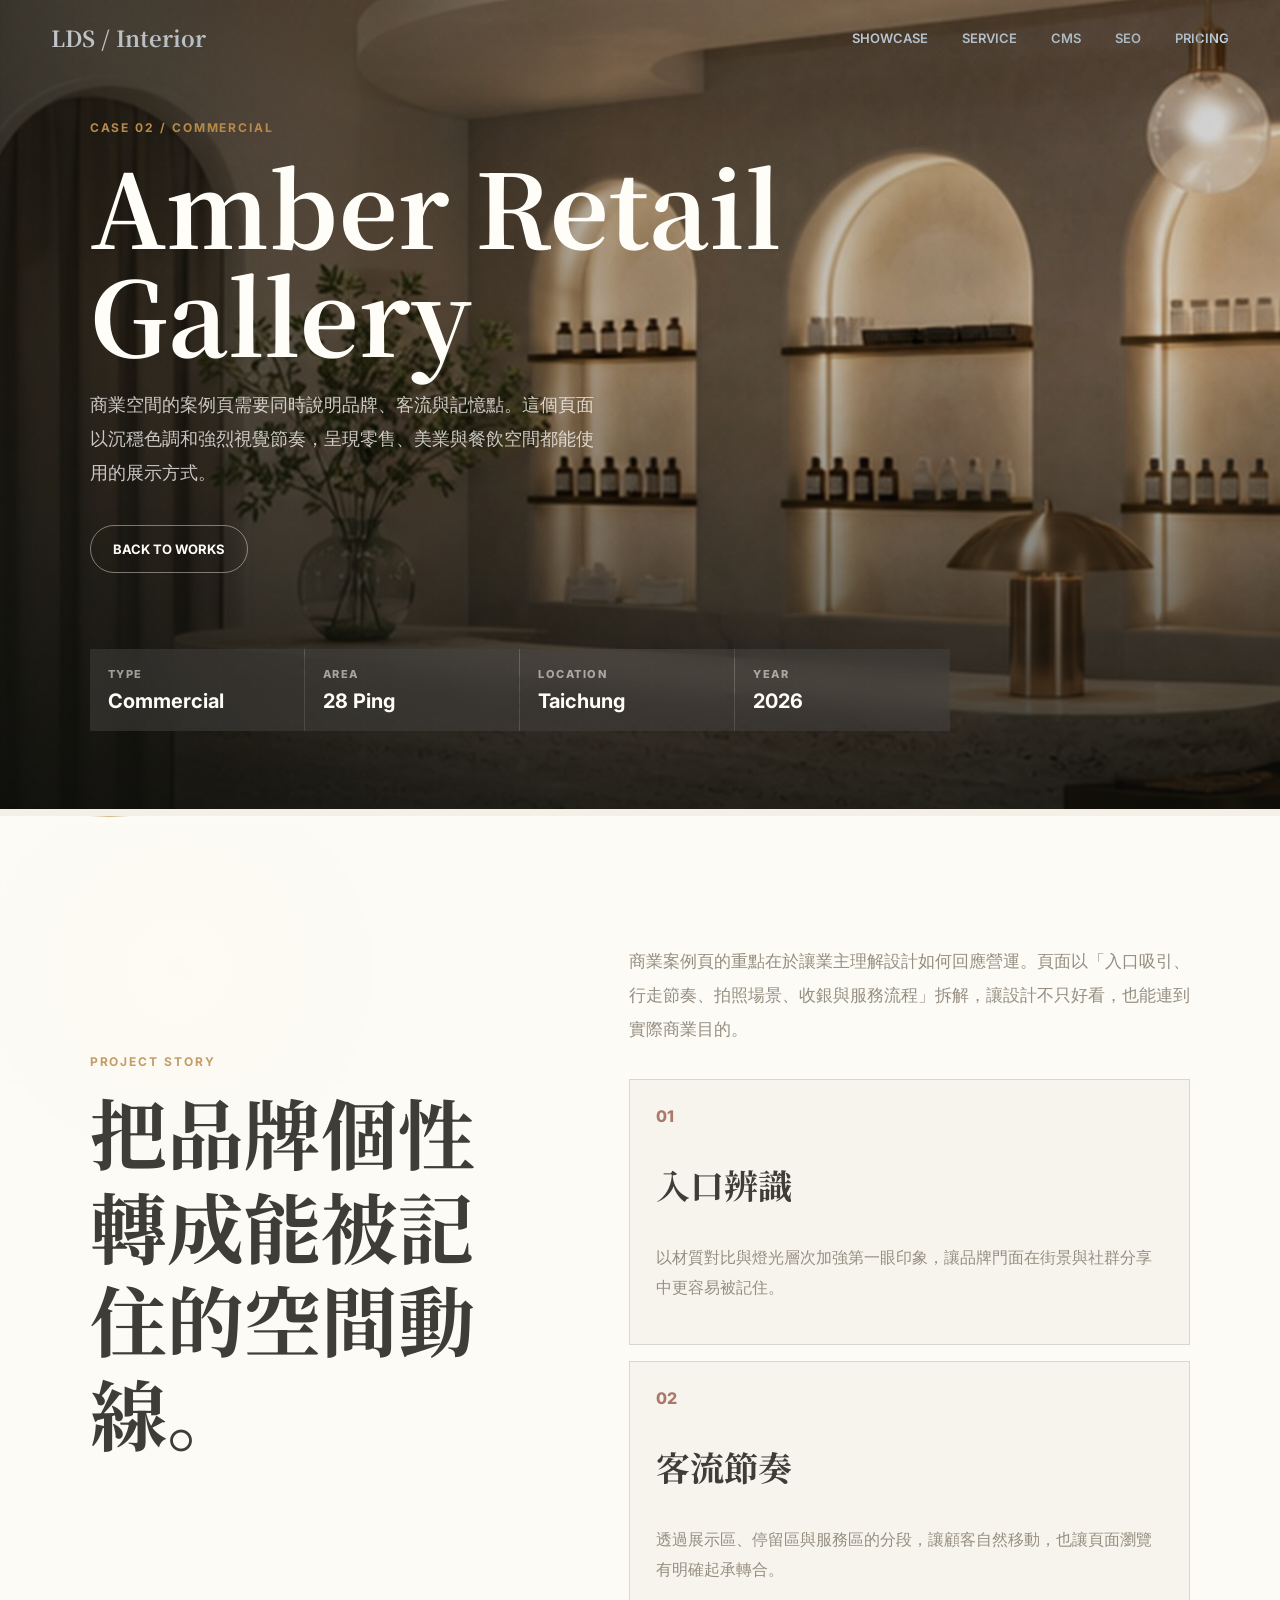
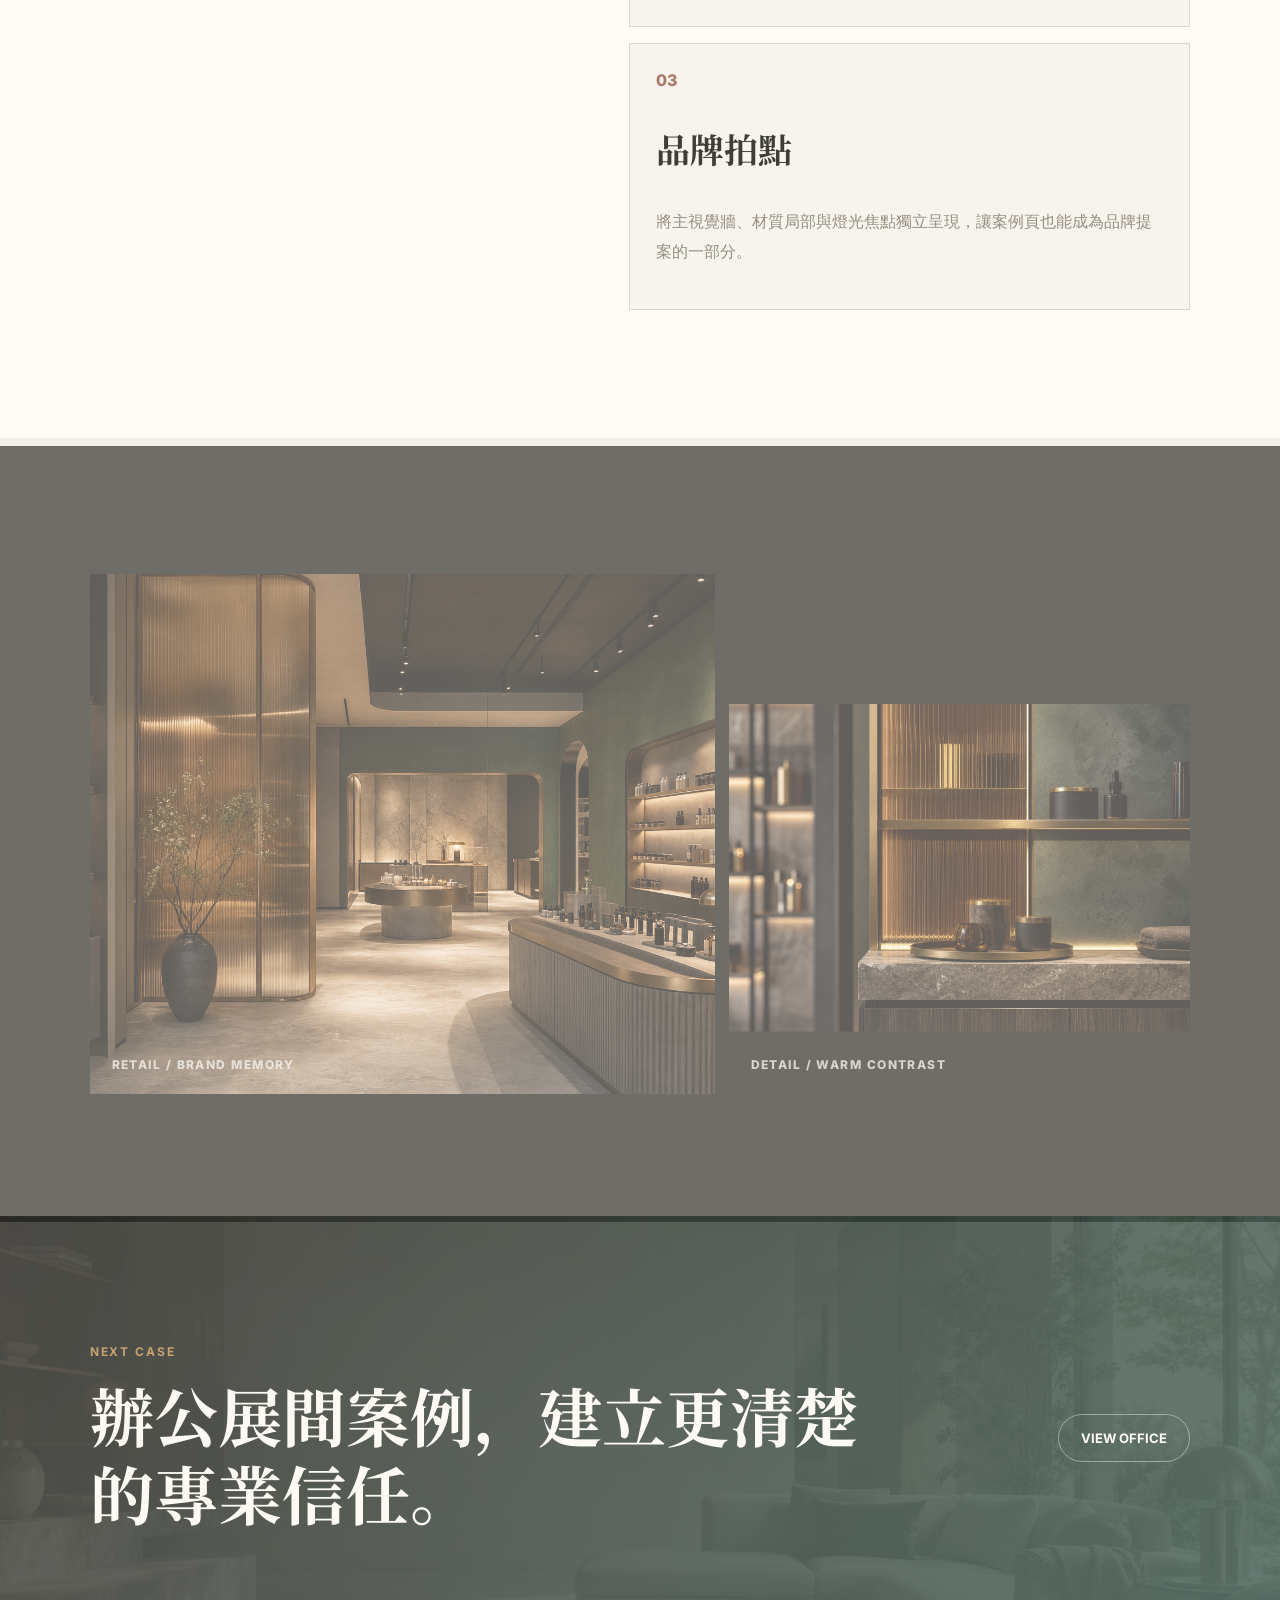
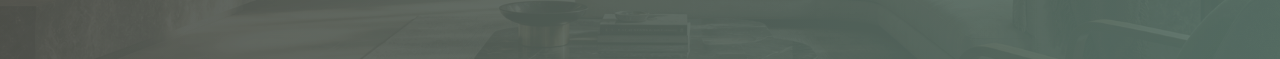
==== case-commercial.html @ d6678fd7 "Deploy interior design demo" ====
<!doctype html>
<html lang="zh-Hant">
  <head>
    <meta charset="utf-8" />
    <meta name="viewport" content="width=device-width, initial-scale=1" />
    <title>Commercial Case | Lean Dev Studio Interior Demo</title>
    <meta
      name="description"
      content="Commercial interior case detail page for the Lean Dev Studio interior website demo."
    />
    <link rel="preconnect" href="https://fonts.googleapis.com" />
    <link rel="preconnect" href="https://fonts.gstatic.com" crossorigin />
    <link
      href="https://fonts.googleapis.com/css2?family=Inter:wght@400;500;600;700;800&family=Noto+Serif+JP:wght@500;700&display=swap"
      rel="stylesheet"
    />
    <link rel="stylesheet" href="styles.css" />
  </head>
  <body>
    <div class="cursor" aria-hidden="true">
      <span class="cursor__ring"></span>
      <span class="cursor__dot"></span>
      <span class="cursor__label">VIEW</span>
    </div>
    <div class="grain" aria-hidden="true"></div>

    <header class="site-header">
      <a class="brand magnetic" href="index.html#top" data-cursor="HOME">LDS / Interior</a>
      <nav aria-label="Primary navigation">
        <a class="magnetic" href="index.html#showcase" data-cursor="WORKS">Showcase</a>
        <a class="magnetic" href="index.html#process" data-cursor="FLOW">Service</a>
        <a class="magnetic" href="index.html#cms" data-cursor="CMS">CMS</a>
        <a class="magnetic" href="index.html#seo" data-cursor="SEO">SEO</a>
        <a class="magnetic" href="index.html#pricing" data-cursor="PRICE">Pricing</a>
      </nav>
    </header>

    <main id="top">
      <section class="hero case-hero">
        <img class="hero__image" src="assets/case-commercial.jpg" alt="高級商業空間案例" />
        <div class="hero__shade" aria-hidden="true"></div>
        <div class="hero__content">
          <p class="eyebrow reveal">Case 02 / Commercial</p>
          <h1 class="reveal">Amber Retail Gallery</h1>
          <p class="hero__copy reveal">
            商業空間的案例頁需要同時說明品牌、客流與記憶點。這個頁面以沉穩色調和強烈視覺節奏，呈現零售、美業與餐飲空間都能使用的展示方式。
          </p>
          <a class="hero__button magnetic reveal" href="index.html#showcase" data-cursor="BACK">Back to Works</a>
          <div class="case-meta reveal" aria-label="Project metadata">
            <div><span>Type</span><strong>Commercial</strong></div>
            <div><span>Area</span><strong>28 Ping</strong></div>
            <div><span>Location</span><strong>Taichung</strong></div>
            <div><span>Year</span><strong>2026</strong></div>
          </div>
        </div>
      </section>

      <section class="case-section case-intro section-motion section-motion--light">
        <div class="case-intro__lead">
          <p class="eyebrow reveal">Project Story</p>
          <h2 class="reveal">把品牌個性轉成能被記住的空間動線。</h2>
        </div>
        <div class="case-points">
          <p class="case-intro__copy reveal">
            商業案例頁的重點在於讓業主理解設計如何回應營運。頁面以「入口吸引、行走節奏、拍照場景、收銀與服務流程」拆解，讓設計不只好看，也能連到實際商業目的。
          </p>
          <article class="case-point reveal">
            <span>01</span>
            <h3>入口辨識</h3>
            <p>以材質對比與燈光層次加強第一眼印象，讓品牌門面在街景與社群分享中更容易被記住。</p>
          </article>
          <article class="case-point reveal">
            <span>02</span>
            <h3>客流節奏</h3>
            <p>透過展示區、停留區與服務區的分段，讓顧客自然移動，也讓頁面瀏覽有明確起承轉合。</p>
          </article>
          <article class="case-point reveal">
            <span>03</span>
            <h3>品牌拍點</h3>
            <p>將主視覺牆、材質局部與燈光焦點獨立呈現，讓案例頁也能成為品牌提案的一部分。</p>
          </article>
        </div>
      </section>

      <section class="case-section case-gallery section-motion section-motion--dark" aria-label="Commercial gallery">
        <figure class="reveal">
          <img src="assets/case-commercial-gallery-01.png" alt="商業空間入口與展示區" />
          <figcaption>Retail / Brand Memory</figcaption>
        </figure>
        <figure class="reveal">
          <img src="assets/case-commercial-gallery-02.png" alt="商業空間材質細節" />
          <figcaption>Detail / Warm Contrast</figcaption>
        </figure>
      </section>

      <section class="case-section case-next section-motion section-motion--dark section-motion--linger">
        <div>
          <p class="eyebrow reveal">Next Case</p>
          <h2 class="reveal">辦公展間案例，建立更清楚的專業信任。</h2>
        </div>
        <a class="case-link magnetic reveal" href="case-office.html" data-cursor="NEXT">View Office</a>
      </section>
    </main>

    <script src="script.js"></script>
  </body>
</html>
---- styles.css ----
:root {
  --ink: #161511;
  --paper: #f4f0e8;
  --muted: #82786b;
  --line: rgba(22, 21, 17, 0.16);
  --green: #21443a;
  --brass: #b88a4a;
  --clay: #9a5f4f;
  --white: #fffdf8;
}

* {
  box-sizing: border-box;
}

html {
  scroll-behavior: smooth;
}

body {
  margin: 0;
  color: var(--ink);
  background: var(--paper);
  font-family: Inter, system-ui, sans-serif;
  cursor: none;
}

a,
button {
  cursor: none;
}

button {
  font: inherit;
}

.grain {
  position: fixed;
  inset: 0;
  z-index: 100;
  pointer-events: none;
  opacity: 0.12;
  background-image:
    radial-gradient(circle at 20% 10%, rgba(255, 255, 255, 0.6) 0 1px, transparent 1px),
    radial-gradient(circle at 80% 30%, rgba(0, 0, 0, 0.18) 0 1px, transparent 1px);
  background-size: 18px 18px, 22px 22px;
  mix-blend-mode: soft-light;
}

.cursor {
  position: fixed;
  top: 0;
  left: 0;
  z-index: 120;
  width: 92px;
  height: 92px;
  pointer-events: none;
  transform: translate3d(-50%, -50%, 0);
  opacity: 0;
  transition: opacity 180ms ease;
}

.cursor.is-visible {
  opacity: 1;
}

.cursor__ring,
.cursor__dot,
.cursor__label {
  position: absolute;
  inset: 0;
  margin: auto;
}

.cursor__ring {
  width: 42px;
  height: 42px;
  border: 1px solid rgba(244, 240, 232, 0.72);
  border-radius: 50%;
  box-shadow:
    0 0 0 1px rgba(22, 21, 17, 0.12),
    0 0 34px rgba(255, 244, 210, 0.32);
  transition:
    width 220ms ease,
    height 220ms ease,
    border-radius 220ms ease,
    border-color 220ms ease,
    background 220ms ease;
}

.cursor__ring::before,
.cursor__ring::after {
  content: "";
  position: absolute;
  background: rgba(244, 240, 232, 0.75);
}

.cursor__ring::before {
  width: 64px;
  height: 1px;
  top: 50%;
  left: 50%;
  transform: translateX(-50%);
}

.cursor__ring::after {
  width: 1px;
  height: 64px;
  top: 50%;
  left: 50%;
  transform: translateY(-50%);
}

.cursor__dot {
  width: 6px;
  height: 6px;
  border-radius: 50%;
  background: var(--brass);
}

.cursor__label {
  display: grid;
  place-items: center;
  width: 76px;
  height: 76px;
  color: var(--white);
  font-size: 10px;
  font-weight: 700;
  letter-spacing: 0.14em;
  opacity: 0;
  transform: scale(0.72);
  transition:
    opacity 180ms ease,
    transform 180ms ease;
}

.cursor.is-active .cursor__ring {
  width: 78px;
  height: 78px;
  border-radius: 18px;
  border-color: rgba(184, 138, 74, 0.9);
  background: rgba(22, 21, 17, 0.34);
  backdrop-filter: blur(8px);
}

.cursor.is-active .cursor__label {
  opacity: 1;
  transform: scale(1);
}

.site-header {
  position: fixed;
  top: 0;
  left: 0;
  right: 0;
  z-index: 30;
  display: flex;
  align-items: center;
  justify-content: space-between;
  padding: 22px clamp(20px, 4vw, 54px);
  color: var(--white);
  mix-blend-mode: difference;
}

.brand {
  color: inherit;
  font-family: "Noto Serif JP", serif;
  font-size: 22px;
  font-weight: 700;
  text-decoration: none;
}

nav {
  display: flex;
  gap: clamp(16px, 3vw, 34px);
}

nav a {
  color: inherit;
  font-size: 13px;
  font-weight: 600;
  text-decoration: none;
  text-transform: uppercase;
}

.language-switch {
  display: inline-flex;
  gap: 4px;
  padding: 4px;
  border: 1px solid rgba(255, 253, 248, 0.38);
  border-radius: 999px;
}

.language-switch button {
  min-width: 46px;
  min-height: 30px;
  border: 0;
  border-radius: 999px;
  color: inherit;
  background: transparent;
  font-size: 11px;
  font-weight: 800;
}

.language-switch button.is-active {
  color: var(--ink);
  background: var(--white);
}

.hero {
  position: relative;
  min-height: 92vh;
  display: grid;
  align-items: end;
  overflow: hidden;
  background: #0f1512;
  padding: 120px clamp(20px, 7vw, 96px) 78px;
}

.hero__image {
  position: absolute;
  inset: 0;
  width: 100%;
  height: 116%;
  object-fit: cover;
  transform: translate3d(0, var(--parallax, 0), 0) scale(var(--hero-scale, 1.04));
  filter: saturate(0.95) contrast(1.04);
  will-change: transform;
}

.hero__shade {
  position: absolute;
  inset: 0;
  background:
    linear-gradient(90deg, rgba(11, 13, 10, 0.74), rgba(11, 13, 10, 0.28) 48%, rgba(11, 13, 10, 0.18)),
    linear-gradient(0deg, rgba(11, 13, 10, 0.78), rgba(11, 13, 10, 0) 58%);
}

.hero__content {
  position: relative;
  z-index: 2;
  max-width: 760px;
  color: var(--white);
}

.eyebrow {
  margin: 0 0 16px;
  color: var(--brass);
  font-size: 12px;
  font-weight: 700;
  letter-spacing: 0.16em;
  text-transform: uppercase;
}

h1,
h2,
h3,
p {
  margin-top: 0;
}

h1 {
  margin-bottom: 22px;
  font-family: "Noto Serif JP", serif;
  font-size: clamp(46px, 8vw, 108px);
  line-height: 1.05;
  font-weight: 700;
}

.hero__copy {
  max-width: 520px;
  margin-bottom: 34px;
  color: rgba(255, 253, 248, 0.76);
  font-size: clamp(15px, 2vw, 18px);
  line-height: 1.9;
}

.hero__button,
.contact__link,
.case-link {
  display: inline-flex;
  align-items: center;
  min-height: 48px;
  padding: 0 22px;
  border: 1px solid rgba(255, 253, 248, 0.42);
  border-radius: 999px;
  color: var(--white);
  text-decoration: none;
  font-size: 13px;
  font-weight: 700;
  text-transform: uppercase;
}

.hero__actions {
  display: flex;
  flex-wrap: wrap;
  gap: 12px;
}

.hero__button--ghost {
  background: rgba(255, 253, 248, 0.08);
  backdrop-filter: blur(12px);
}

.hero__index {
  position: absolute;
  right: clamp(20px, 6vw, 76px);
  bottom: 74px;
  z-index: 2;
  color: var(--white);
  text-align: right;
}

.hero__index span {
  display: block;
  font-family: "Noto Serif JP", serif;
  font-size: clamp(54px, 9vw, 124px);
  line-height: 0.9;
}

.hero__index small {
  color: rgba(255, 253, 248, 0.66);
  font-size: 12px;
  font-weight: 700;
  letter-spacing: 0.16em;
  text-transform: uppercase;
}

.scroll-mark {
  position: absolute;
  left: 50%;
  bottom: 26px;
  z-index: 2;
  width: 1px;
  height: 58px;
  overflow: hidden;
  background: rgba(255, 253, 248, 0.24);
}

.scroll-mark::after {
  content: "";
  display: block;
  width: 1px;
  height: 22px;
  background: var(--white);
  animation: scrollLine 1.8s cubic-bezier(0.65, 0, 0.35, 1) infinite;
}

.logo-band {
  overflow: hidden;
  border-block: 1px solid var(--line);
  background: var(--green);
  color: var(--white);
}

.marquee {
  display: flex;
  width: max-content;
  gap: 48px;
  padding: 22px 0;
  animation: marquee 26s linear infinite;
}

.marquee span {
  color: rgba(255, 253, 248, 0.7);
  font-family: "Noto Serif JP", serif;
  font-size: clamp(24px, 4vw, 44px);
  white-space: nowrap;
}

.zoom-experience {
  position: relative;
  height: 260vh;
  background: #141511;
}

.zoom-stage {
  position: sticky;
  top: 0;
  height: 100vh;
  display: grid;
  place-items: center;
  overflow: hidden;
  color: var(--white);
}

.zoom-stage::before {
  content: "";
  position: absolute;
  inset: 0;
  background:
    radial-gradient(circle at 50% 42%, rgba(184, 138, 74, 0.16), transparent 34%),
    linear-gradient(180deg, rgba(20, 21, 17, 0.86), rgba(20, 21, 17, 0.3) 48%, rgba(20, 21, 17, 0.9));
  opacity: calc(1 - var(--zoom-progress, 0) * 0.48);
}

.zoom-frame {
  position: relative;
  width: min(74vw, 940px);
  height: min(62vh, 620px);
  overflow: hidden;
  border: 1px solid rgba(255, 253, 248, 0.28);
  border-radius: var(--zoom-radius, 34px);
  box-shadow: 0 36px 120px rgba(0, 0, 0, 0.42);
  transform: scale(var(--zoom-scale, 0.64));
  transform-origin: center;
  will-change: transform, border-radius;
}

.zoom-frame img {
  width: 100%;
  height: 100%;
  object-fit: cover;
  transform: scale(var(--zoom-image-scale, 1.18));
  filter: saturate(0.92) contrast(1.08);
  will-change: transform;
}

.zoom-frame__shade {
  position: absolute;
  inset: 0;
  background:
    linear-gradient(90deg, rgba(11, 13, 10, 0.5), transparent 44%),
    linear-gradient(0deg, rgba(11, 13, 10, 0.62), transparent 54%);
  opacity: calc(0.82 - var(--zoom-progress, 0) * 0.32);
}

.zoom-copy {
  position: absolute;
  left: clamp(20px, 7vw, 96px);
  bottom: clamp(54px, 9vw, 108px);
  max-width: 680px;
  opacity: var(--zoom-copy-opacity, 1);
  transform: translateY(var(--zoom-copy-y, 0));
  will-change: opacity, transform;
}

.zoom-copy h2 {
  margin-bottom: 0;
  text-shadow: 0 16px 40px rgba(0, 0, 0, 0.32);
}

.showcase,
.studio,
.cms,
.seo,
.process-flow,
.pricing,
.contact {
  padding: clamp(76px, 10vw, 132px) clamp(20px, 7vw, 96px);
}

.section-motion {
  position: relative;
  isolation: isolate;
  overflow: hidden;
  opacity: var(--section-opacity, 1);
  transform: translateY(var(--section-fade-y, 0));
  transition:
    opacity 360ms ease,
    transform 360ms ease;
  will-change: opacity, transform;
}

.section-motion::before {
  content: "";
  position: absolute;
  inset: 0;
  z-index: -1;
  pointer-events: none;
  opacity: var(--section-grid-opacity, 0.16);
  background:
    linear-gradient(90deg, rgba(184, 138, 74, 0.18) 1px, transparent 1px),
    linear-gradient(0deg, rgba(33, 68, 58, 0.1) 1px, transparent 1px);
  background-position:
    calc(var(--section-drift, 0px) * -1) 0,
    0 var(--section-drift, 0px);
  background-size: 78px 78px;
  transform: translateY(calc(var(--section-drift, 0px) * -0.45));
  transition: opacity 420ms ease;
}

.section-motion::after {
  content: "";
  position: absolute;
  left: clamp(20px, 7vw, 96px);
  right: clamp(20px, 7vw, 96px);
  top: 0;
  height: 1px;
  pointer-events: none;
  background: linear-gradient(90deg, transparent, rgba(184, 138, 74, 0.72), transparent);
  transform: scaleX(var(--section-progress, 0));
  transform-origin: left center;
}

.section-motion--dark::before {
  opacity: var(--section-dark-grid-opacity, 0.2);
  background:
    linear-gradient(90deg, rgba(255, 253, 248, 0.1) 1px, transparent 1px),
    linear-gradient(0deg, rgba(255, 253, 248, 0.08) 1px, transparent 1px);
  background-size: 72px 72px;
}

.section-motion--light::before {
  background:
    radial-gradient(circle at 14% 12%, rgba(184, 138, 74, 0.16), transparent 24%),
    linear-gradient(90deg, rgba(22, 21, 17, 0.06) 1px, transparent 1px),
    linear-gradient(0deg, rgba(22, 21, 17, 0.04) 1px, transparent 1px);
  background-size: auto, 86px 86px, 86px 86px;
}

.section-head {
  max-width: 760px;
  margin-bottom: 44px;
}

.section-head--center {
  max-width: 820px;
  margin-inline: auto;
  text-align: center;
}

.section-copy,
.zoom-copy p,
.studio__text p,
.contact__copy {
  color: var(--muted);
  font-size: 16px;
  line-height: 1.9;
}

.zoom-copy p {
  max-width: 560px;
  color: rgba(255, 253, 248, 0.7);
}

h2 {
  font-family: "Noto Serif JP", serif;
  font-size: clamp(32px, 5vw, 64px);
  line-height: 1.22;
}

.work-grid {
  display: grid;
  grid-template-columns: repeat(3, minmax(0, 1fr));
  gap: 14px;
}

.work-card {
  position: relative;
  min-height: 520px;
  display: grid;
  grid-template-rows: 1fr auto;
  padding: 0;
  overflow: hidden;
  border: 1px solid var(--line);
  background: rgba(255, 253, 248, 0.82);
  transform-style: preserve-3d;
  transition:
    background 220ms ease,
    border-color 220ms ease,
    box-shadow 260ms ease,
    transform 360ms cubic-bezier(0.16, 1, 0.3, 1);
}

.work-card::after,
.feature-card::after,
.price-card::after,
.timeline li::after {
  content: "";
  position: absolute;
  inset: 0;
  pointer-events: none;
  opacity: 0;
  background: linear-gradient(115deg, transparent 22%, rgba(255, 253, 248, 0.42), transparent 58%);
  transform: translateX(-120%);
  transition:
    opacity 220ms ease,
    transform 780ms cubic-bezier(0.16, 1, 0.3, 1);
}

.work-card:hover {
  border-color: rgba(184, 138, 74, 0.58);
  background: var(--white);
  box-shadow: 0 28px 70px rgba(22, 21, 17, 0.18);
  transform: translateY(-14px) scale(1.045);
}

.work-card:hover::after,
.feature-card:hover::after,
.price-card:hover::after,
.timeline li:hover::after {
  opacity: 1;
  transform: translateX(120%);
}

.work-card img {
  width: 100%;
  height: 100%;
  min-height: 300px;
  object-fit: cover;
  filter: saturate(0.92) contrast(1.04);
  transform: scale(1.01);
  transition:
    filter 320ms ease,
    transform 520ms cubic-bezier(0.16, 1, 0.3, 1);
}

.work-card:hover img {
  filter: saturate(1.08) contrast(1.1);
  transform: scale(1.06);
}

.work-card__body {
  padding: 24px 26px 28px;
}

.work-card span {
  display: block;
  margin-bottom: 42px;
  color: var(--clay);
  font-weight: 700;
}

.work-card h3 {
  margin-bottom: 14px;
  font-family: "Noto Serif JP", serif;
  font-size: 28px;
}

.work-card__body a {
  display: inline-flex;
  align-items: center;
  justify-content: center;
  min-height: 42px;
  padding: 0 18px;
  border: 1px solid rgba(22, 21, 17, 0.22);
  border-radius: 999px;
  color: var(--green);
  background: rgba(33, 68, 58, 0.1);
  text-decoration: none;
  font-size: 12px;
  font-weight: 800;
  letter-spacing: 0.08em;
  text-transform: uppercase;
  transition:
    color 180ms ease,
    background 180ms ease,
    border-color 180ms ease,
    transform 180ms ease;
}

.work-card__body a::after {
  content: "";
  display: inline-flex;
  align-items: center;
  justify-content: center;
  width: 24px;
  height: 14px;
  margin-left: 12px;
  color: currentColor;
  background: linear-gradient(currentColor, currentColor) center / 22px 1px no-repeat;
  line-height: 1;
  transition:
    background 160ms ease,
    transform 180ms ease;
}

.work-card__body a:hover {
  color: var(--white);
  border-color: var(--green);
  background: var(--green);
  transform: translateY(-1px);
}

.work-card__body a:hover::after {
  content: "→";
  background: none;
  transform: translateX(4px);
}

.work-card p,
.process__text p {
  color: var(--muted);
  line-height: 1.85;
}

.studio {
  display: grid;
  grid-template-columns: minmax(320px, 0.9fr) minmax(360px, 0.78fr);
  gap: clamp(28px, 6vw, 82px);
  align-items: center;
  background: var(--white);
}

.studio__text {
  max-width: 720px;
}

.studio__text h2 {
  margin-bottom: 26px;
  font-size: clamp(46px, 7vw, 92px);
}

.studio__panel {
  border: 1px solid var(--line);
  background:
    linear-gradient(150deg, rgba(22, 21, 17, 0.92), rgba(33, 68, 58, 0.9)),
    radial-gradient(circle at 84% 12%, rgba(184, 138, 74, 0.26), transparent 30%);
  color: var(--white);
}

.studio__panel dl {
  margin: 0;
}

.studio__panel div {
  padding: 28px;
  border-bottom: 1px solid rgba(255, 253, 248, 0.12);
}

.studio__panel div:last-child {
  border-bottom: 0;
}

.studio__panel dt {
  margin-bottom: 10px;
  color: var(--brass);
  font-size: 12px;
  font-weight: 800;
  letter-spacing: 0.14em;
  text-transform: uppercase;
}

.studio__panel dd {
  margin: 0;
  color: rgba(255, 253, 248, 0.76);
  line-height: 1.75;
}

.cms {
  background:
    linear-gradient(180deg, #f9f6ef, var(--paper));
}

.dashboard-demo {
  display: grid;
  grid-template-columns: 210px 1fr;
  min-height: 430px;
  max-width: 1080px;
  margin: 0 auto 22px;
  overflow: hidden;
  border: 1px solid rgba(22, 21, 17, 0.18);
  background: #151612;
  box-shadow: 0 34px 90px rgba(22, 21, 17, 0.18);
}

.dashboard-demo aside {
  display: flex;
  flex-direction: column;
  gap: 12px;
  padding: 24px;
  border-right: 1px solid rgba(255, 253, 248, 0.1);
  color: var(--white);
}

.dashboard-demo aside strong {
  margin-bottom: 22px;
  font-family: "Noto Serif JP", serif;
  font-size: 22px;
}

.dashboard-demo aside span {
  padding: 12px 14px;
  border: 1px solid rgba(255, 253, 248, 0.1);
  color: rgba(255, 253, 248, 0.68);
  font-size: 12px;
  font-weight: 700;
  text-transform: uppercase;
}

.dashboard-demo aside span:first-of-type {
  color: var(--ink);
  background: var(--brass);
}

.dashboard-demo__main {
  padding: clamp(20px, 4vw, 42px);
  background:
    radial-gradient(circle at 82% 10%, rgba(184, 138, 74, 0.28), transparent 24%),
    linear-gradient(145deg, rgba(255, 253, 248, 0.08), rgba(255, 253, 248, 0.02));
}

.dashboard-demo__bar {
  display: flex;
  align-items: center;
  justify-content: space-between;
  margin-bottom: 24px;
  color: var(--white);
}

.dashboard-demo__bar span {
  font-family: "Noto Serif JP", serif;
  font-size: clamp(24px, 4vw, 42px);
}

.dashboard-demo__bar button {
  min-height: 42px;
  padding: 0 18px;
  border: 0;
  border-radius: 999px;
  color: var(--ink);
  background: var(--white);
  font-size: 12px;
  font-weight: 800;
  text-transform: uppercase;
}

.dashboard-demo__grid {
  display: grid;
  grid-template-columns: repeat(4, minmax(0, 1fr));
  gap: 12px;
}

.dashboard-demo__grid div {
  min-height: 120px;
  padding: 18px;
  border: 1px solid rgba(255, 253, 248, 0.14);
  background: rgba(255, 253, 248, 0.06);
  opacity: 0;
  transform: translateY(18px);
  transition:
    opacity 620ms ease,
    transform 620ms cubic-bezier(0.16, 1, 0.3, 1);
}

.dashboard-demo.is-in .dashboard-demo__grid div {
  opacity: 1;
  transform: translateY(0);
}

.dashboard-demo.is-in .dashboard-demo__grid div:nth-child(2) {
  transition-delay: 90ms;
}

.dashboard-demo.is-in .dashboard-demo__grid div:nth-child(3) {
  transition-delay: 180ms;
}

.dashboard-demo.is-in .dashboard-demo__grid div:nth-child(4) {
  transition-delay: 270ms;
}

.dashboard-demo small {
  display: block;
  margin-bottom: 14px;
  color: rgba(255, 253, 248, 0.48);
  font-size: 11px;
  font-weight: 800;
  text-transform: uppercase;
}

.dashboard-demo__grid strong {
  color: var(--white);
  font-size: clamp(18px, 2vw, 25px);
  line-height: 1.2;
}

.dashboard-demo__rows {
  display: grid;
  gap: 12px;
  margin-top: 28px;
}

.dashboard-demo__rows span {
  height: 42px;
  border: 1px solid rgba(255, 253, 248, 0.1);
  background: linear-gradient(90deg, rgba(255, 253, 248, 0.12), rgba(255, 253, 248, 0.03));
  transform: scaleX(0);
  transform-origin: left center;
  transition: transform 780ms cubic-bezier(0.16, 1, 0.3, 1);
}

.dashboard-demo.is-in .dashboard-demo__rows span {
  transform: scaleX(1);
}

.dashboard-demo.is-in .dashboard-demo__rows span:nth-child(2) {
  transition-delay: 120ms;
}

.dashboard-demo.is-in .dashboard-demo__rows span:nth-child(3) {
  transition-delay: 240ms;
}

.feature-grid,
.pricing-grid {
  display: grid;
  grid-template-columns: repeat(4, minmax(0, 1fr));
  gap: 14px;
}

.feature-card,
.price-card {
  position: relative;
  overflow: hidden;
  border: 1px solid var(--line);
  background: rgba(255, 253, 248, 0.74);
}

.feature-card {
  min-height: 230px;
  padding: 24px;
}

.feature-card h3 {
  font-family: "Noto Serif JP", serif;
  font-size: 23px;
}

.feature-card p,
.timeline p,
.price-card span {
  color: var(--muted);
  line-height: 1.8;
}

.seo {
  display: grid;
  grid-template-columns: minmax(260px, 0.86fr) minmax(320px, 1fr);
  gap: clamp(28px, 6vw, 82px);
  align-items: center;
  background: var(--white);
}

.process__visual {
  position: relative;
  min-height: 520px;
  border: 1px solid var(--line);
  overflow: hidden;
  background:
    linear-gradient(90deg, rgba(22, 21, 17, 0.06) 1px, transparent 1px),
    linear-gradient(0deg, rgba(22, 21, 17, 0.06) 1px, transparent 1px),
    #ebe4d8;
  background-size: 46px 46px;
}

.process__visual::before {
  content: "";
  position: absolute;
  inset: 18%;
  border: 1px solid rgba(33, 68, 58, 0.44);
  transform: rotate(-8deg);
}

.process__visual span {
  position: absolute;
  display: block;
  background: var(--green);
}

.process__visual span:nth-child(1) {
  width: 42%;
  height: 1px;
  left: 20%;
  top: 36%;
  animation: drawX 3s ease-in-out infinite alternate;
}

.process__visual span:nth-child(2) {
  width: 1px;
  height: 48%;
  left: 62%;
  top: 25%;
  animation: drawY 3s 0.4s ease-in-out infinite alternate;
}

.process__visual span:nth-child(3) {
  width: 130px;
  height: 130px;
  right: 14%;
  bottom: 15%;
  border-radius: 50%;
  border: 1px solid rgba(184, 138, 74, 0.88);
  background: rgba(184, 138, 74, 0.08);
  animation: pulsePlan 2.8s ease-in-out infinite;
}

.stats {
  display: grid;
  grid-template-columns: repeat(3, minmax(0, 1fr));
  gap: 12px;
  margin-top: 34px;
}

.stats div {
  padding-top: 18px;
  border-top: 1px solid var(--line);
}

.stats strong {
  display: block;
  font-family: "Noto Serif JP", serif;
  font-size: 42px;
  line-height: 1;
}

.stats span {
  color: var(--muted);
  font-size: 12px;
  font-weight: 700;
  text-transform: uppercase;
}

.process-flow {
  position: relative;
  overflow: hidden;
  background:
    linear-gradient(135deg, rgba(22, 21, 17, 0.96), rgba(33, 68, 58, 0.94)),
    radial-gradient(circle at 82% 12%, rgba(184, 138, 74, 0.22), transparent 28%);
  color: var(--white);
}

.process-flow::before {
  content: "";
  position: absolute;
  inset: 0;
  pointer-events: none;
  opacity: 0.22;
  background:
    linear-gradient(90deg, rgba(255, 253, 248, 0.08) 1px, transparent 1px),
    linear-gradient(0deg, rgba(255, 253, 248, 0.08) 1px, transparent 1px);
  background-size: 54px 54px;
}

.service-hero,
.service-process {
  position: relative;
  z-index: 1;
}

.service-hero {
  display: grid;
  grid-template-columns: minmax(300px, 0.76fr) minmax(360px, 1fr);
  gap: clamp(32px, 6vw, 86px);
  align-items: center;
}

.service-hero__copy h2 {
  max-width: 780px;
  font-size: clamp(42px, 6vw, 78px);
}

.process-flow .section-copy,
.process-flow .timeline p,
.service-list {
  color: rgba(255, 253, 248, 0.68);
}

.service-list {
  display: grid;
  gap: 12px;
  margin: 30px 0 0;
  padding: 0;
  list-style: none;
}

.service-list li {
  position: relative;
  padding-left: 28px;
  line-height: 1.75;
}

.service-list li::before {
  content: "";
  position: absolute;
  left: 0;
  top: 0.75em;
  width: 14px;
  height: 1px;
  background: var(--brass);
}

.service-types {
  display: grid;
  grid-template-columns: repeat(2, minmax(0, 1fr));
  gap: 14px;
}

.service-types article {
  position: relative;
  min-height: 250px;
  overflow: hidden;
  border: 1px solid rgba(255, 253, 248, 0.16);
  background: #161511;
}

.service-types article:nth-child(even) {
  transform: translateY(38px);
}

.service-types img {
  position: absolute;
  inset: 0;
  width: 100%;
  height: 100%;
  object-fit: cover;
  filter: saturate(0.86) contrast(1.08);
  opacity: 0.64;
  transform: scale(1.02);
  transition:
    opacity 360ms ease,
    transform 700ms cubic-bezier(0.16, 1, 0.3, 1);
}

.service-types article:hover img {
  opacity: 0.8;
  transform: scale(1.12);
}

.service-types article::after {
  content: "";
  position: absolute;
  inset: 0;
  background:
    linear-gradient(180deg, rgba(22, 21, 17, 0.08), rgba(22, 21, 17, 0.82)),
    linear-gradient(90deg, rgba(22, 21, 17, 0.42), transparent);
}

.service-types article div {
  position: absolute;
  left: 22px;
  right: 22px;
  bottom: 22px;
  z-index: 1;
}

.service-types span {
  display: block;
  margin-bottom: 12px;
  color: var(--brass);
  font-size: 12px;
  font-weight: 800;
  letter-spacing: 0.12em;
}

.service-types h3 {
  margin: 0;
  font-family: "Noto Serif JP", serif;
  font-size: clamp(22px, 3vw, 34px);
  line-height: 1.18;
}

.service-process {
  margin-top: clamp(70px, 9vw, 118px);
}

.service-process__head {
  display: flex;
  align-items: end;
  justify-content: space-between;
  gap: 28px;
  margin-bottom: 26px;
  padding-bottom: 24px;
  border-bottom: 1px solid rgba(255, 253, 248, 0.16);
}

.service-process__head .eyebrow {
  margin-bottom: 0;
}

.service-process__head h3 {
  max-width: 680px;
  margin: 0;
  font-family: "Noto Serif JP", serif;
  font-size: clamp(32px, 4.5vw, 58px);
  line-height: 1.15;
  text-align: right;
}

.timeline {
  display: grid;
  grid-template-columns: repeat(4, minmax(0, 1fr));
  gap: 14px;
  margin: 0;
  padding: 0;
  list-style: none;
}

.timeline li {
  position: relative;
  overflow: hidden;
  min-height: 300px;
  padding: 26px;
  border: 1px solid rgba(255, 253, 248, 0.16);
  background: rgba(255, 253, 248, 0.055);
  backdrop-filter: blur(12px);
  transition:
    background 260ms ease,
    border-color 260ms ease,
    transform 260ms ease;
}

.timeline li:hover {
  border-color: rgba(184, 138, 74, 0.54);
  background: rgba(255, 253, 248, 0.09);
  transform: translateY(-8px);
}

.timeline span {
  color: var(--brass);
  font-weight: 800;
}

.timeline h3 {
  margin-top: 74px;
  font-family: "Noto Serif JP", serif;
  font-size: clamp(22px, 2.4vw, 30px);
}

.pricing {
  background: #ede6da;
}

.pricing-grid {
  grid-template-columns: repeat(3, minmax(0, 1fr));
}

.price-card {
  min-height: 310px;
  display: flex;
  flex-direction: column;
  justify-content: space-between;
  padding: 28px;
}

.price-card p {
  color: var(--clay);
  font-size: 12px;
  font-weight: 800;
  letter-spacing: 0.14em;
  text-transform: uppercase;
}

.price-card strong {
  font-family: "Noto Serif JP", serif;
  font-size: clamp(34px, 4vw, 54px);
  line-height: 1;
}

.price-card--dark {
  color: var(--white);
  background:
    linear-gradient(150deg, rgba(22, 21, 17, 0.94), rgba(33, 68, 58, 0.92)),
    radial-gradient(circle at 80% 15%, rgba(184, 138, 74, 0.2), transparent 26%);
}

.price-card--dark span {
  color: rgba(255, 253, 248, 0.72);
}

.contact {
  min-height: 58vh;
  display: grid;
  align-content: center;
  color: var(--white);
  background:
    linear-gradient(120deg, rgba(22, 21, 17, 0.86), rgba(33, 68, 58, 0.9)),
    url("assets/hero-interior.png") center / cover;
}

.contact h2 {
  max-width: 820px;
}

.contact__copy {
  max-width: 680px;
  color: rgba(255, 253, 248, 0.72);
}

.contact__link {
  width: fit-content;
  margin-top: 20px;
}

.reveal {
  opacity: 0;
  transform: translateY(34px);
  transition:
    opacity 780ms cubic-bezier(0.19, 1, 0.22, 1),
    transform 780ms cubic-bezier(0.19, 1, 0.22, 1);
}

.reveal.is-in {
  opacity: 1;
  transform: translateY(0);
}

.work-card.reveal,
.feature-card.reveal,
.price-card.reveal,
.timeline .reveal {
  transition-duration: 920ms;
}

.work-card.reveal.is-in:nth-child(2),
.feature-card.reveal.is-in:nth-child(2),
.price-card.reveal.is-in:nth-child(2),
.timeline .reveal.is-in:nth-child(2) {
  transition-delay: 120ms;
}

.work-card.reveal.is-in:nth-child(3),
.feature-card.reveal.is-in:nth-child(3),
.price-card.reveal.is-in:nth-child(3),
.timeline .reveal.is-in:nth-child(3) {
  transition-delay: 240ms;
}

.feature-card.reveal.is-in:nth-child(4),
.timeline .reveal.is-in:nth-child(4) {
  transition-delay: 360ms;
}

.is-in-section .section-head h2,
.is-in-section .service-hero__copy h2,
.is-in-section .process__text h2 {
  text-shadow: 0 18px 44px rgba(184, 138, 74, 0.1);
}

.case-hero {
  min-height: 82vh;
}

.case-hero .hero__content {
  max-width: 860px;
}

.case-meta {
  position: relative;
  z-index: 2;
  display: grid;
  grid-template-columns: repeat(4, minmax(0, 1fr));
  gap: 1px;
  max-width: 960px;
  margin-top: clamp(38px, 7vw, 76px);
  background: rgba(255, 253, 248, 0.18);
}

.case-meta div {
  padding: 18px;
  background: rgba(22, 21, 17, 0.42);
  backdrop-filter: blur(12px);
}

.case-meta span {
  display: block;
  margin-bottom: 8px;
  color: rgba(255, 253, 248, 0.55);
  font-size: 11px;
  font-weight: 800;
  letter-spacing: 0.14em;
  text-transform: uppercase;
}

.case-meta strong {
  color: var(--white);
  font-size: clamp(15px, 2vw, 20px);
}

.case-section {
  padding: clamp(76px, 10vw, 132px) clamp(20px, 7vw, 96px);
}

.case-intro {
  display: grid;
  grid-template-columns: minmax(300px, 0.8fr) minmax(320px, 1fr);
  gap: clamp(30px, 7vw, 92px);
  align-items: start;
  background: var(--white);
}

.case-intro__lead {
  position: sticky;
  top: 110px;
}

.case-intro__lead h2 {
  font-size: clamp(40px, 6vw, 80px);
}

.case-intro__copy {
  color: var(--muted);
  font-size: 17px;
  line-height: 2;
}

.case-points {
  display: grid;
  gap: 16px;
}

.case-point {
  padding: 26px;
  border: 1px solid var(--line);
  background: rgba(244, 240, 232, 0.64);
}

.case-point span {
  display: block;
  margin-bottom: 34px;
  color: var(--clay);
  font-weight: 800;
}

.case-point h3 {
  font-family: "Noto Serif JP", serif;
  font-size: clamp(24px, 3vw, 34px);
}

.case-point p {
  color: var(--muted);
  line-height: 1.85;
}

.case-gallery {
  display: grid;
  grid-template-columns: 1.15fr 0.85fr;
  gap: 14px;
  background: #171713;
}

.case-gallery figure {
  position: relative;
  min-height: 520px;
  margin: 0;
  overflow: hidden;
}

.case-gallery figure:nth-child(2) {
  min-height: 390px;
  align-self: end;
}

.case-gallery img {
  width: 100%;
  height: 100%;
  object-fit: cover;
  filter: saturate(0.9) contrast(1.06);
  transform: scale(1.08) translateY(calc(var(--section-drift, 0px) * -0.45));
  transition: transform 900ms cubic-bezier(0.16, 1, 0.3, 1);
}

.case-gallery figcaption {
  position: absolute;
  left: 22px;
  right: 22px;
  bottom: 22px;
  color: rgba(255, 253, 248, 0.74);
  font-size: 12px;
  font-weight: 800;
  letter-spacing: 0.12em;
  text-transform: uppercase;
}

.case-next {
  display: grid;
  grid-template-columns: minmax(280px, 1fr) auto;
  gap: 28px;
  align-items: center;
  color: var(--white);
  background:
    linear-gradient(120deg, rgba(22, 21, 17, 0.9), rgba(33, 68, 58, 0.9)),
    url("assets/hero-interior.png") center / cover;
}

.case-next h2 {
  max-width: 820px;
  margin-bottom: 0;
}

@keyframes scrollLine {
  0% {
    transform: translateY(-26px);
  }
  100% {
    transform: translateY(64px);
  }
}

@keyframes marquee {
  to {
    transform: translateX(-50%);
  }
}

@keyframes drawX {
  from {
    transform: scaleX(0.18);
  }
  to {
    transform: scaleX(1);
  }
}

@keyframes drawY {
  from {
    transform: scaleY(0.22);
  }
  to {
    transform: scaleY(1);
  }
}

@keyframes pulsePlan {
  50% {
    transform: scale(1.12);
    background: rgba(184, 138, 74, 0.18);
  }
}

@media (max-width: 860px) {
  body,
  a,
  button {
    cursor: auto;
  }

  .cursor {
    display: none;
  }

  .site-header {
    gap: 12px;
    flex-wrap: wrap;
    padding: 18px 20px;
    mix-blend-mode: normal;
    background: rgba(22, 21, 17, 0.78);
    backdrop-filter: blur(14px);
  }

  nav {
    gap: 14px;
    order: 3;
    width: 100%;
    overflow-x: auto;
  }

  nav a {
    font-size: 11px;
  }

  .hero {
    min-height: 88vh;
    padding: 110px 20px 54px;
  }

  .hero__index {
    position: relative;
    right: auto;
    bottom: auto;
    margin-top: 52px;
    text-align: left;
  }

  .work-grid,
  .studio,
  .seo,
  .stats,
  .service-hero,
  .case-intro,
  .case-gallery,
  .case-next,
  .feature-grid,
  .pricing-grid,
  .timeline {
    grid-template-columns: 1fr;
  }

  .case-meta {
    grid-template-columns: repeat(2, minmax(0, 1fr));
  }

  .case-intro__lead {
    position: static;
  }

  .case-gallery figure,
  .case-gallery figure:nth-child(2) {
    min-height: 310px;
  }

  .dashboard-demo {
    grid-template-columns: 1fr;
  }

  .dashboard-demo aside {
    display: none;
  }

  .dashboard-demo__grid {
    grid-template-columns: 1fr;
  }

  .zoom-experience {
    height: 220vh;
  }

  .zoom-frame {
    width: 82vw;
    height: 58vh;
  }

  .work-card {
    min-height: 270px;
  }

  .service-types {
    grid-template-columns: 1fr;
  }

  .service-hero__copy h2 {
    font-size: 40px;
  }

  .service-types article,
  .service-types article:nth-child(even) {
    min-height: 220px;
    transform: none;
  }

  .service-process__head {
    display: block;
  }

  .service-process__head h3 {
    margin-top: 14px;
    text-align: left;
  }

  .process__visual {
    min-height: 340px;
  }

  .timeline li,
  .price-card {
    min-height: 230px;
  }
}

@media (prefers-reduced-motion: reduce) {
  *,
  *::before,
  *::after {
    animation-duration: 0.001ms !important;
    animation-iteration-count: 1 !important;
    scroll-behavior: auto !important;
    transition-duration: 0.001ms !important;
  }
}
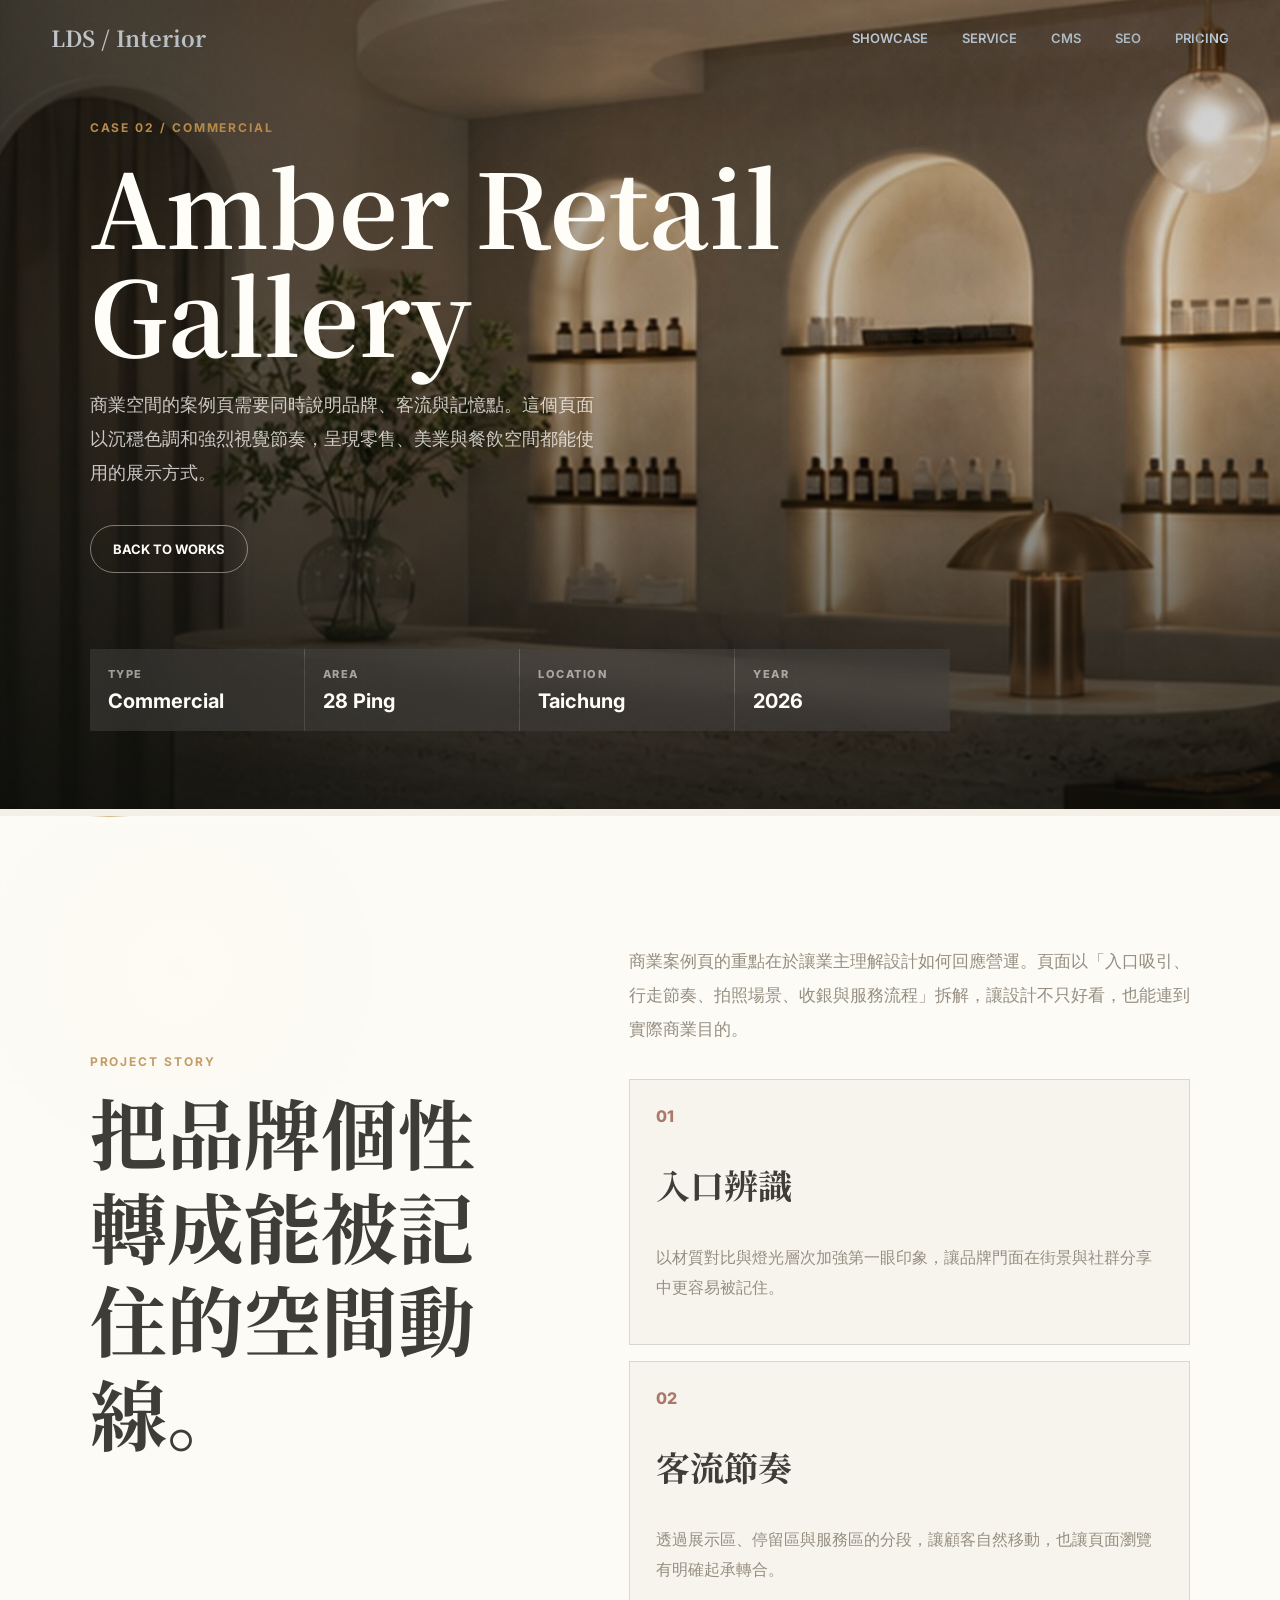
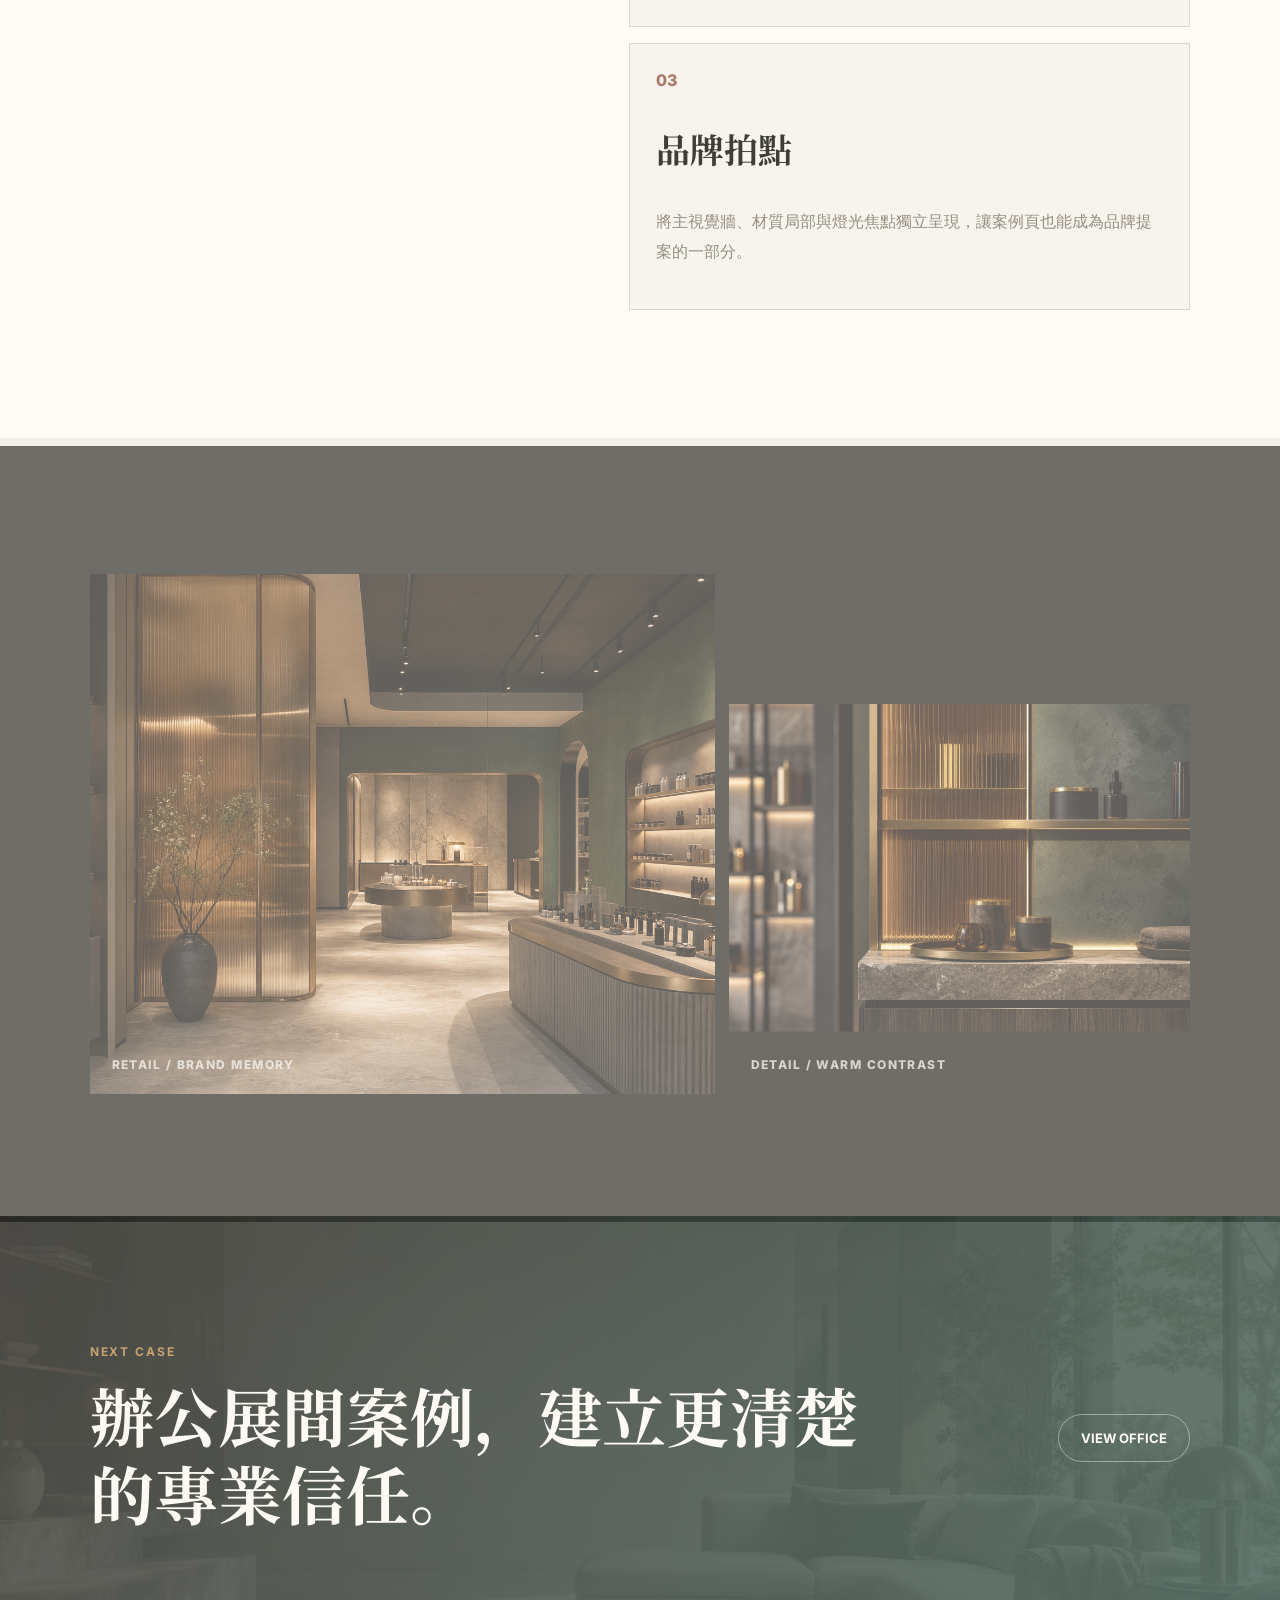
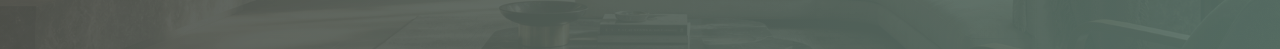
==== commit 189cfb65: "Make reveal animations resilient on GitHub Pages" ====
--- a/case-commercial.html
+++ b/case-commercial.html
@@ -14,7 +14,7 @@
       href="https://fonts.googleapis.com/css2?family=Inter:wght@400;500;600;700;800&family=Noto+Serif+JP:wght@500;700&display=swap"
       rel="stylesheet"
     />
-    <link rel="stylesheet" href="styles.css" />
+    <link rel="stylesheet" href="styles.css?v=2" />
   </head>
   <body>
     <div class="cursor" aria-hidden="true">
@@ -102,6 +102,6 @@
       </section>
     </main>
 
-    <script src="script.js"></script>
+    <script src="script.js?v=2"></script>
   </body>
 </html>
--- a/styles.css
+++ b/styles.css
@@ -827,6 +827,9 @@
   padding: 18px;
   border: 1px solid rgba(255, 253, 248, 0.14);
   background: rgba(255, 253, 248, 0.06);
+}
+
+.is-enhanced .dashboard-demo__grid div {
   opacity: 0;
   transform: translateY(18px);
   transition:
@@ -876,6 +879,9 @@
   height: 42px;
   border: 1px solid rgba(255, 253, 248, 0.1);
   background: linear-gradient(90deg, rgba(255, 253, 248, 0.12), rgba(255, 253, 248, 0.03));
+}
+
+.is-enhanced .dashboard-demo__rows span {
   transform: scaleX(0);
   transform-origin: left center;
   transition: transform 780ms cubic-bezier(0.16, 1, 0.3, 1);
@@ -1283,7 +1289,7 @@
   margin-top: 20px;
 }
 
-.reveal {
+.is-enhanced .reveal {
   opacity: 0;
   transform: translateY(34px);
   transition:
@@ -1291,7 +1297,7 @@
     transform 780ms cubic-bezier(0.19, 1, 0.22, 1);
 }
 
-.reveal.is-in {
+.is-enhanced .reveal.is-in {
   opacity: 1;
   transform: translateY(0);
 }
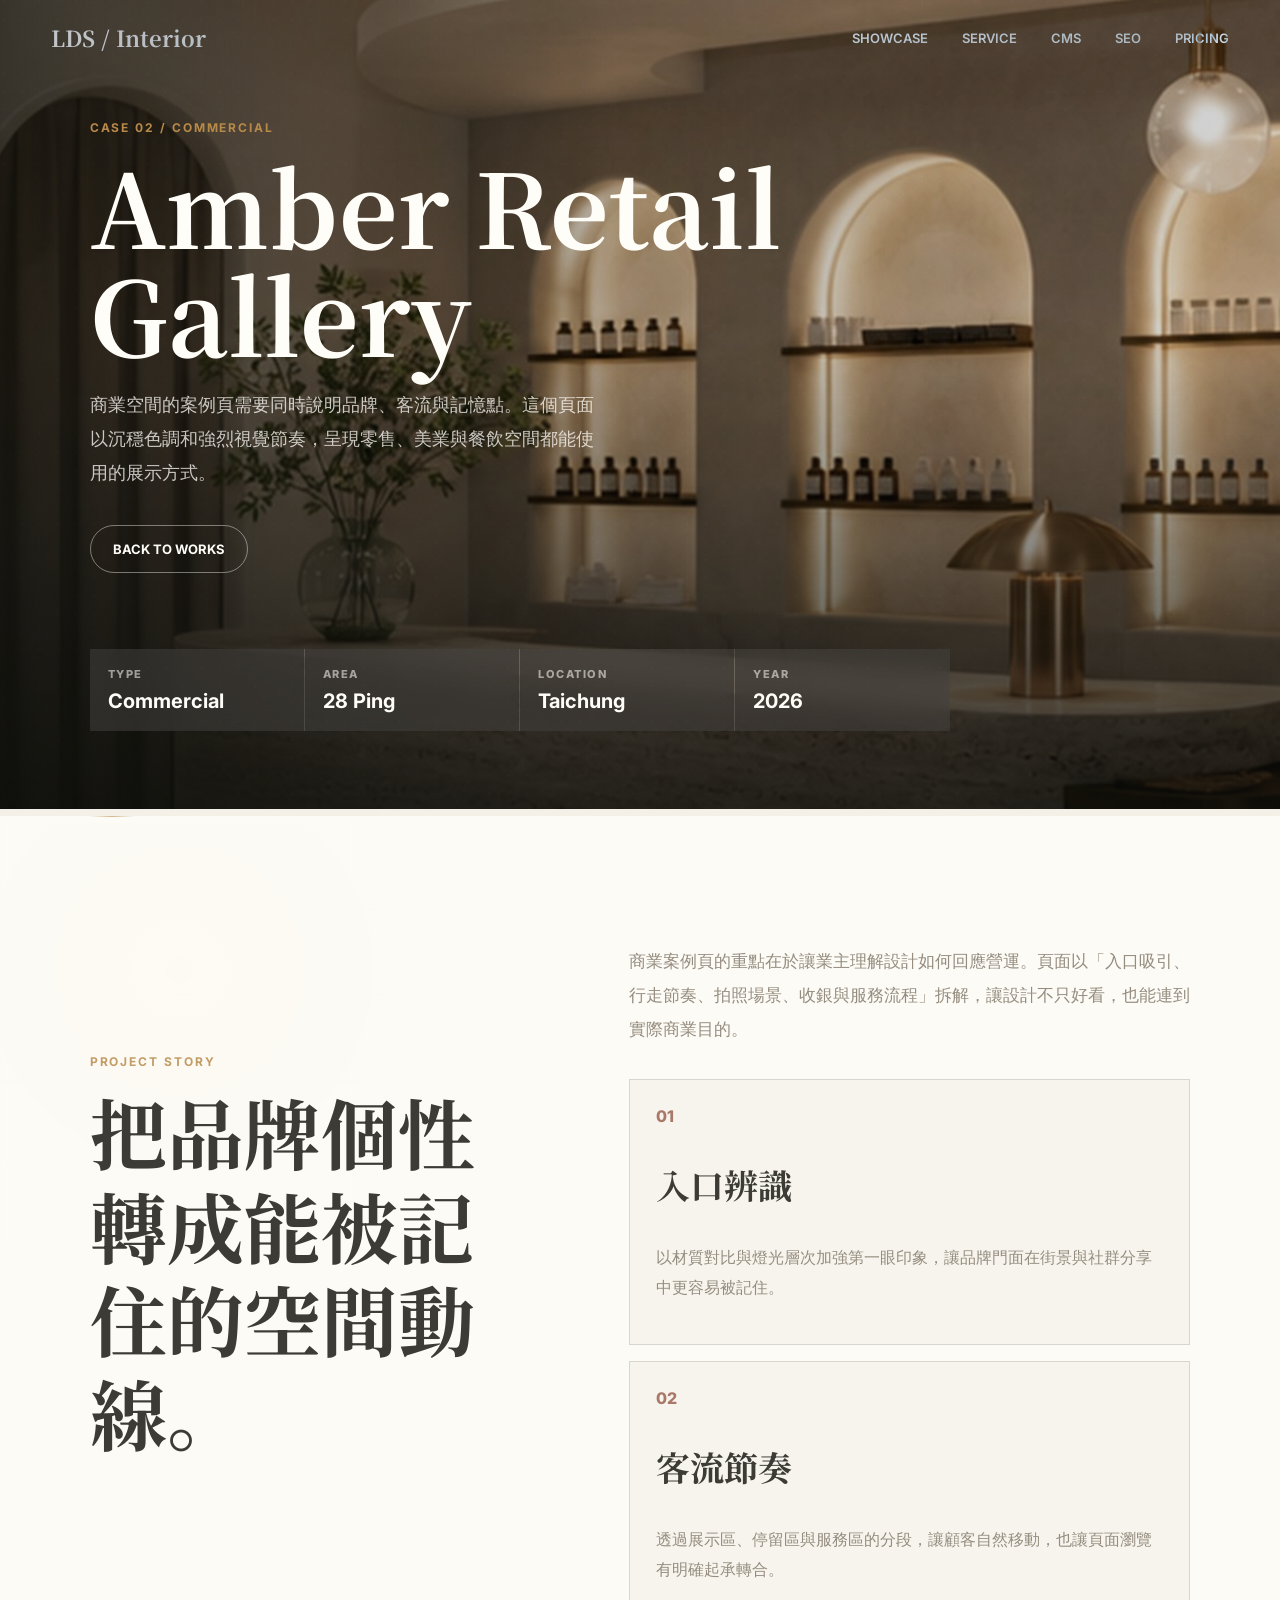
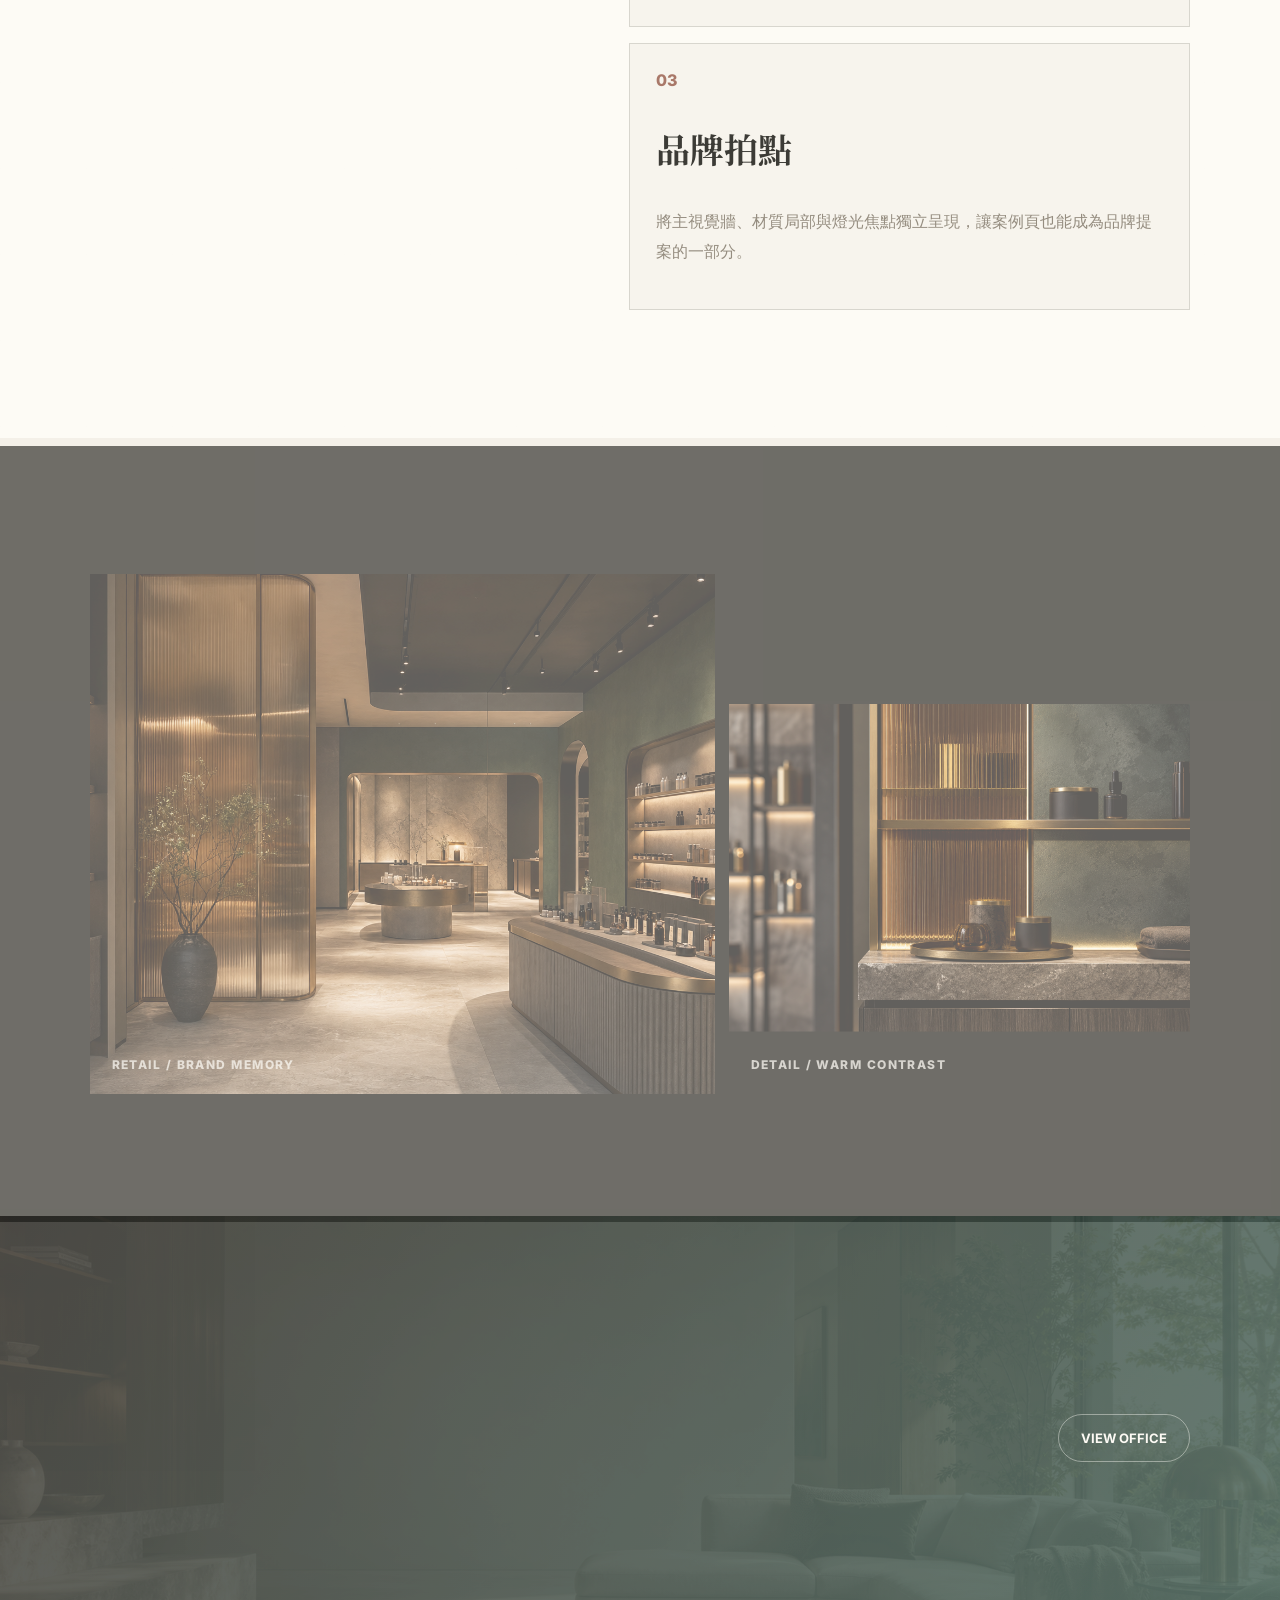
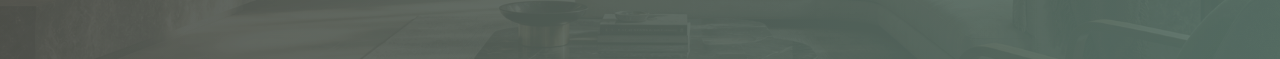
==== commit a3be26bf: "Fix work card body layout on Safari" ====
--- a/case-commercial.html
+++ b/case-commercial.html
@@ -14,7 +14,7 @@
       href="https://fonts.googleapis.com/css2?family=Inter:wght@400;500;600;700;800&family=Noto+Serif+JP:wght@500;700&display=swap"
       rel="stylesheet"
     />
-    <link rel="stylesheet" href="styles.css?v=2" />
+    <link rel="stylesheet" href="styles.css?v=4" />
   </head>
   <body>
     <div class="cursor" aria-hidden="true">
@@ -102,6 +102,6 @@
       </section>
     </main>
 
-    <script src="script.js?v=2"></script>
+    <script src="script.js?v=4"></script>
   </body>
 </html>
--- a/styles.css
+++ b/styles.css
@@ -549,8 +549,8 @@
 .work-card {
   position: relative;
   min-height: 520px;
-  display: grid;
-  grid-template-rows: 1fr auto;
+  display: flex;
+  flex-direction: column;
   padding: 0;
   overflow: hidden;
   border: 1px solid var(--line);
@@ -595,9 +595,11 @@
 }
 
 .work-card img {
+  display: block;
+  flex: 0 0 auto;
   width: 100%;
-  height: 100%;
-  min-height: 300px;
+  height: clamp(320px, 34vw, 430px);
+  min-height: 0;
   object-fit: cover;
   filter: saturate(0.92) contrast(1.04);
   transform: scale(1.01);
@@ -612,7 +614,12 @@
 }
 
 .work-card__body {
+  position: relative;
+  z-index: 1;
+  flex: 1 0 auto;
+  min-height: 190px;
   padding: 24px 26px 28px;
+  background: rgba(255, 253, 248, 0.9);
 }
 
 .work-card span {
@@ -1302,6 +1309,14 @@
   transform: translateY(0);
 }
 
+.is-enhanced .work-card.reveal,
+.is-enhanced .hero__button.reveal,
+.is-enhanced .case-link.reveal,
+.is-enhanced .contact__link.reveal {
+  opacity: 1;
+  transform: none;
+}
+
 .work-card.reveal,
 .feature-card.reveal,
 .price-card.reveal,
@@ -1618,7 +1633,15 @@
   }
 
   .work-card {
-    min-height: 270px;
+    min-height: 0;
+  }
+
+  .work-card img {
+    height: clamp(230px, 68vw, 340px);
+  }
+
+  .work-card__body {
+    min-height: 168px;
   }
 
   .service-types {
